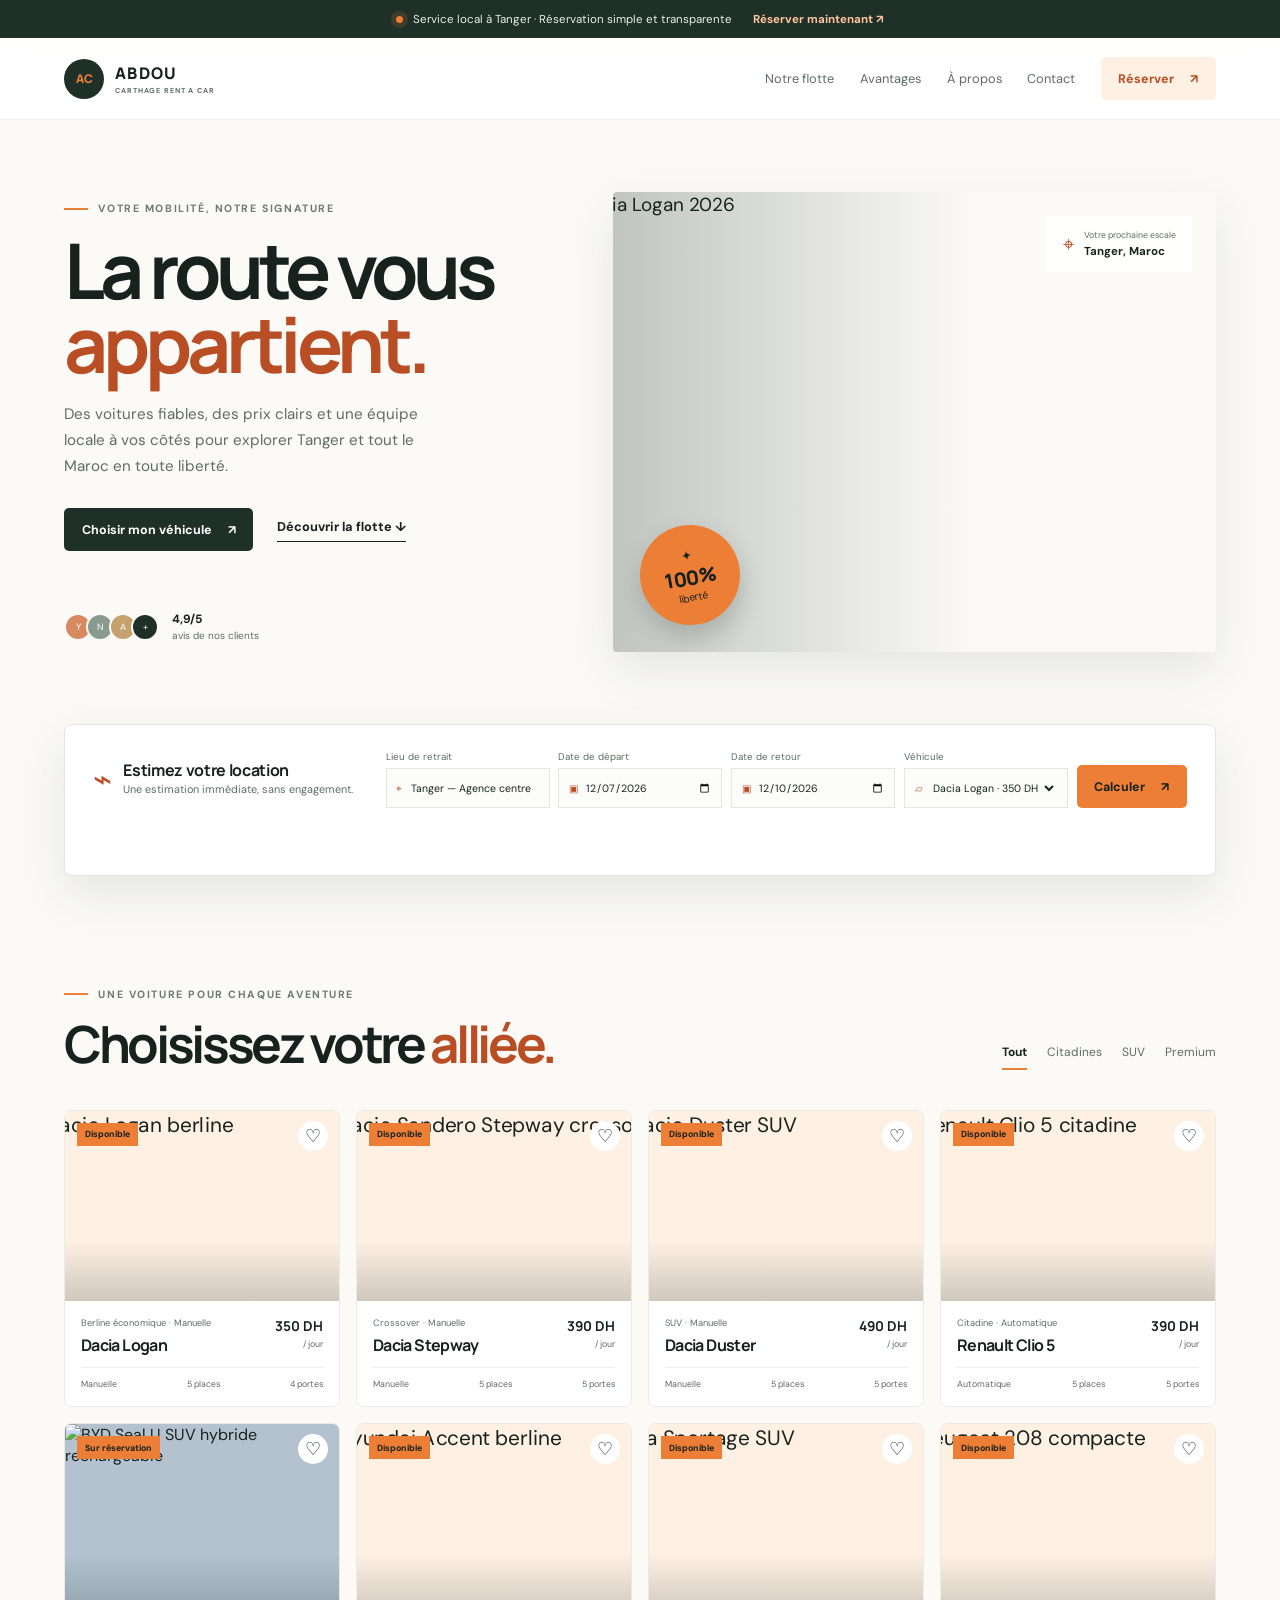
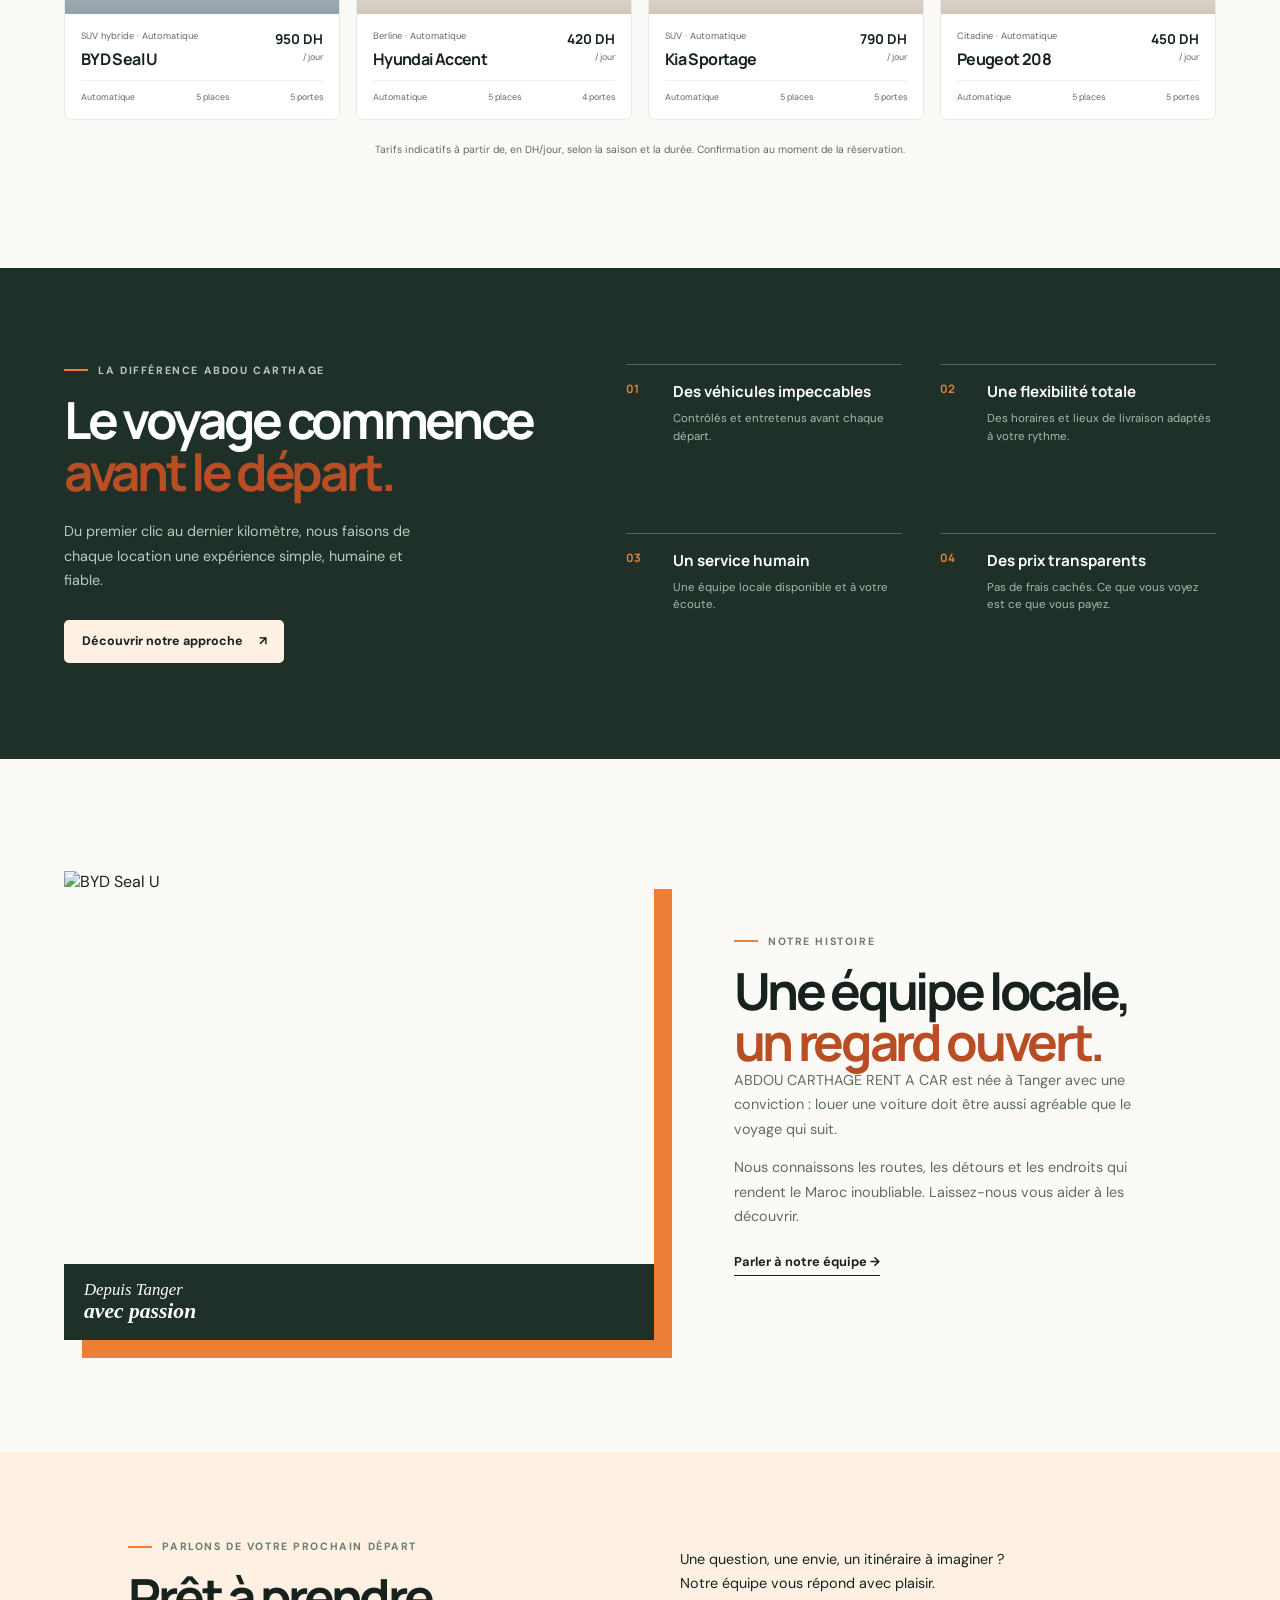
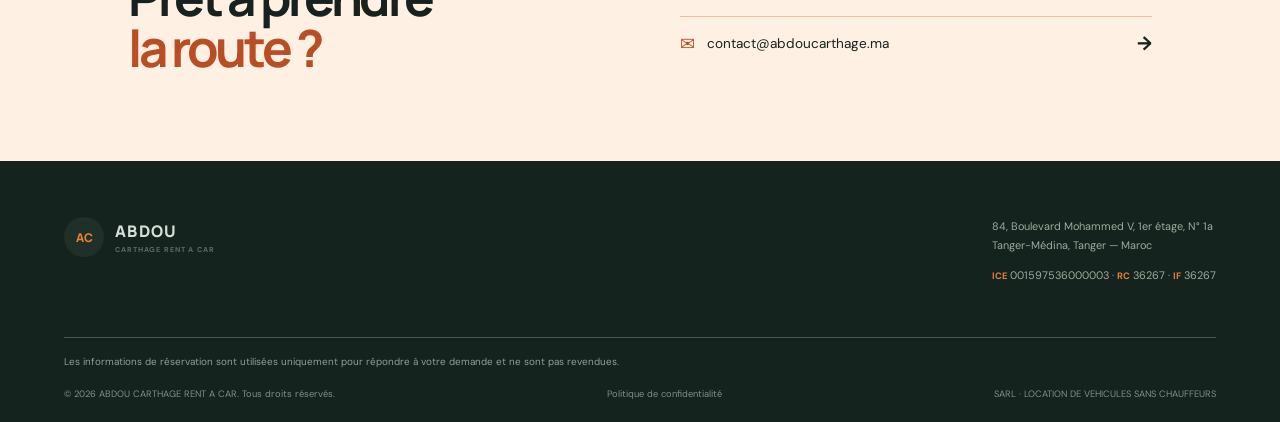
==== index.html @ 1b5c19a7 "Add files via upload" ====
<!doctype html>
<html lang="fr">
<head>
  <meta charset="utf-8">
  <meta name="viewport" content="width=device-width, initial-scale=1">
  <meta name="description" content="ABDOU CARTHAGE RENT A CAR : location de voitures à Tanger, Maroc.">
  <title>ABDOU CARTHAGE RENT A CAR | Tanger</title>
  <link rel="preconnect" href="https://fonts.googleapis.com">
  <link rel="preconnect" href="https://fonts.gstatic.com" crossorigin>
  <link href="https://fonts.googleapis.com/css2?family=DM+Sans:wght@400;500;600;700&family=Manrope:wght@600;700;800&display=swap" rel="stylesheet">
  <link rel="stylesheet" href="styles.css">
  <script src="script.js" defer></script>
</head>
<body>
  <a class="skip-link" href="#main-content">Aller au contenu</a>

  <div class="topbar">
    <span class="status-dot" aria-hidden="true"></span>
    <span>Service local à Tanger · Réservation simple et transparente</span>
    <a href="#booking">Réserver maintenant <span aria-hidden="true">↗</span></a>
  </div>

  <header class="site-header">
    <a class="brand" href="#top" aria-label="ABDOU CARTHAGE RENT A CAR, accueil">
      <span class="brand-mark">AC</span>
      <span class="brand-name"><strong>ABDOU</strong><small>CARTHAGE RENT A CAR</small></span>
    </a>
    <nav class="main-nav" id="main-nav" aria-label="Navigation principale">
      <a href="#fleet">Notre flotte</a>
      <a href="#advantages">Avantages</a>
      <a href="#about">À propos</a>
      <a href="#contact">Contact</a>
    </nav>
    <a class="header-button" href="#booking">Réserver <span aria-hidden="true">↗</span></a>
    <button class="menu-button" type="button" aria-controls="main-nav" aria-expanded="false" hidden>Menu</button>
  </header>

  <main id="main-content" tabindex="-1">
    <section class="hero section-shell" id="top">
      <div class="hero-copy">
        <p class="kicker"><span></span> Votre mobilité, notre signature</p>
        <h1>La route vous<br><em>appartient.</em></h1>
        <p class="hero-text">Des voitures fiables, des prix clairs et une équipe locale à vos côtés pour explorer Tanger et tout le Maroc en toute liberté.</p>
        <div class="hero-actions">
          <a class="button button-dark" href="#booking">Choisir mon véhicule <span aria-hidden="true">↗</span></a>
          <a class="under-link" href="#fleet">Découvrir la flotte <span aria-hidden="true">↓</span></a>
        </div>
        <div class="review-line" aria-label="Note moyenne 4,9 sur 5">
          <div class="review-avatars" aria-hidden="true"><span>Y</span><span>N</span><span>A</span><span>+</span></div>
          <p><strong>4,9/5</strong><small>avis de nos clients</small></p>
        </div>
      </div>
      <div class="hero-media">
        <img src="https://apiv2.autonews.ma/wp-content/uploads/2026/01/dacia-logan-2026-exterieur-face-avant-autonews-020.jpg" alt="Dacia Logan 2026" fetchpriority="high">
        <div class="media-shade" aria-hidden="true"></div>
        <div class="round-badge"><span>✦</span><strong>100%</strong><small>liberté</small></div>
        <div class="location-badge"><span class="location-icon" aria-hidden="true">⌖</span><span><small>Votre prochaine escale</small><strong>Tanger, Maroc</strong></span></div>
      </div>
    </section>

    <section class="booking-card" id="booking" aria-labelledby="booking-title">
      <div class="booking-intro">
        <span class="booking-symbol" aria-hidden="true">⌁</span>
        <div><h2 id="booking-title">Estimez votre location</h2><p>Une estimation immédiate, sans engagement.</p></div>
      </div>
      <form class="booking-form" id="booking-form" aria-describedby="form-message">
        <label>Lieu de retrait
          <span class="field"><span aria-hidden="true">⌖</span><input id="pickup" name="pickup" value="Tanger — Agence centre" required></span>
        </label>
        <label>Date de départ
          <span class="field"><span aria-hidden="true">▣</span><input id="start-date" name="start-date" type="date" required></span>
        </label>
        <label>Date de retour
          <span class="field"><span aria-hidden="true">▣</span><input id="end-date" name="end-date" type="date" required></span>
        </label>
        <label>Véhicule
          <span class="field"><span aria-hidden="true">▱</span><select id="car-select" name="car-select"><option value="logan" data-price="350">Dacia Logan · 350 DH</option><option value="stepway" data-price="390">Dacia Stepway · 390 DH</option><option value="duster" data-price="490">Dacia Duster · 490 DH</option><option value="clio" data-price="390">Renault Clio 5 · 390 DH</option><option value="byd" data-price="950">BYD Seal U · 950 DH</option><option value="accent" data-price="420">Hyundai Accent · 420 DH</option><option value="sportage" data-price="790">Kia Sportage · 790 DH</option><option value="peugeot" data-price="450">Peugeot 208 · 450 DH</option></select></span>
        </label>
        <button class="button button-orange" type="submit">Calculer <span aria-hidden="true">↗</span></button>
      </form>
      <p class="form-message" id="form-message" role="status" aria-atomic="true"></p>
    </section>

    <section class="section-shell fleet-section" id="fleet" aria-labelledby="fleet-title">
      <div class="section-heading">
        <div><p class="kicker"><span></span> Une voiture pour chaque aventure</p><h2 id="fleet-title">Choisissez votre <em>alliée.</em></h2></div>
        <div class="filters" role="group" aria-label="Filtrer la flotte">
          <button class="filter" type="button" data-filter="all" aria-pressed="true">Tout</button>
          <button class="filter" type="button" data-filter="city" aria-pressed="false">Citadines</button>
          <button class="filter" type="button" data-filter="suv" aria-pressed="false">SUV</button>
          <button class="filter" type="button" data-filter="premium" aria-pressed="false">Premium</button>
        </div>
      </div>

      <div class="fleet-grid">
        <article class="car-card" data-category="city">
          <div class="car-photo"><img src="https://www.wandaloo.com/files/Voiture-Neuve/dacia/DACIA-Logan-2021-Neuve-Maroc-01.jpg" alt="Dacia Logan berline" loading="lazy"><span class="availability">Disponible</span><button class="favorite" type="button" aria-label="Favori : Dacia Logan" aria-pressed="false">♡</button></div>
          <div class="car-details"><div><p class="car-category">Berline économique · Manuelle</p><h3>Dacia Logan</h3></div><p class="car-price"><strong>350 DH</strong><small>/ jour</small></p></div>
          <div class="car-specs"><span>Manuelle</span><span>5 places</span><span>4 portes</span></div>
        </article>
        <article class="car-card" data-category="city">
          <div class="car-photo"><img src="https://www.wandaloo.com/files/Voiture-Neuve/dacia/Dacia-Sandero-Stepway-2016-neuve-Maroc-01.jpg" alt="Dacia Sandero Stepway crossover" loading="lazy"><span class="availability">Disponible</span><button class="favorite" type="button" aria-label="Favori : Dacia Stepway" aria-pressed="false">♡</button></div>
          <div class="car-details"><div><p class="car-category">Crossover · Manuelle</p><h3>Dacia Stepway</h3></div><p class="car-price"><strong>390 DH</strong><small>/ jour</small></p></div>
          <div class="car-specs"><span>Manuelle</span><span>5 places</span><span>5 portes</span></div>
        </article>
        <article class="car-card" data-category="suv">
          <div class="car-photo"><img src="https://www.wandaloo.com/files/Voiture-Neuve/dacia/DACIA-Duster-2022-Neuve-Maroc-01.jpg" alt="Dacia Duster SUV" loading="lazy"><span class="availability">Disponible</span><button class="favorite" type="button" aria-label="Favori : Dacia Duster" aria-pressed="false">♡</button></div>
          <div class="car-details"><div><p class="car-category">SUV · Manuelle</p><h3>Dacia Duster</h3></div><p class="car-price"><strong>490 DH</strong><small>/ jour</small></p></div>
          <div class="car-specs"><span>Manuelle</span><span>5 places</span><span>5 portes</span></div>
        </article>
        <article class="car-card" data-category="city">
          <div class="car-photo"><img src="https://www.wandaloo.com/files/2019/06/Renault-Clio-2020-Neuve-Maroc-02.jpg" alt="Renault Clio 5 citadine" loading="lazy"><span class="availability">Disponible</span><button class="favorite" type="button" aria-label="Favori : Renault Clio 5" aria-pressed="false">♡</button></div>
          <div class="car-details"><div><p class="car-category">Citadine · Automatique</p><h3>Renault Clio 5</h3></div><p class="car-price"><strong>390 DH</strong><small>/ jour</small></p></div>
          <div class="car-specs"><span>Automatique</span><span>5 places</span><span>5 portes</span></div>
        </article>
        <article class="car-card" data-category="premium">
          <div class="car-photo car-photo--full"><img src="BYD-SEAL-U-clean.png" width="1536" height="1024" alt="BYD Seal U SUV hybride rechargeable" loading="lazy"><span class="availability">Sur réservation</span><button class="favorite" type="button" aria-label="Favori : BYD Seal U" aria-pressed="false">♡</button></div>
          <div class="car-details"><div><p class="car-category">SUV hybride · Automatique</p><h3>BYD Seal U</h3></div><p class="car-price"><strong>950 DH</strong><small>/ jour</small></p></div>
          <div class="car-specs"><span>Automatique</span><span>5 places</span><span>5 portes</span></div>
        </article>
        <article class="car-card" data-category="city">
          <div class="car-photo"><img src="https://www.wandaloo.com/files/Voiture-Neuve/hyundai/HYUNDAI-Accent-2021-Facelift-Neuve-Maroc-02.jpg" alt="Hyundai Accent berline" loading="lazy"><span class="availability">Disponible</span><button class="favorite" type="button" aria-label="Favori : Hyundai Accent" aria-pressed="false">♡</button></div>
          <div class="car-details"><div><p class="car-category">Berline · Automatique</p><h3>Hyundai Accent</h3></div><p class="car-price"><strong>420 DH</strong><small>/ jour</small></p></div>
          <div class="car-specs"><span>Automatique</span><span>5 places</span><span>4 portes</span></div>
        </article>
        <article class="car-card" data-category="suv">
          <div class="car-photo"><img src="https://www.wandaloo.com/files/Voiture-Neuve/kia/KIA-Sportage-2025-Neuve-Maroc-13.jpg" alt="Kia Sportage SUV" loading="lazy"><span class="availability">Disponible</span><button class="favorite" type="button" aria-label="Favori : Kia Sportage" aria-pressed="false">♡</button></div>
          <div class="car-details"><div><p class="car-category">SUV · Automatique</p><h3>Kia Sportage</h3></div><p class="car-price"><strong>790 DH</strong><small>/ jour</small></p></div>
          <div class="car-specs"><span>Automatique</span><span>5 places</span><span>5 portes</span></div>
        </article>
        <article class="car-card" data-category="city">
          <div class="car-photo"><img src="https://www.wandaloo.com/files/Voiture-Neuve/peugeot/PEUGEOT-208-2024-Neuve-Maroc-06.jpg" alt="Peugeot 208 compacte" loading="lazy"><span class="availability">Disponible</span><button class="favorite" type="button" aria-label="Favori : Peugeot 208" aria-pressed="false">♡</button></div>
          <div class="car-details"><div><p class="car-category">Citadine · Automatique</p><h3>Peugeot 208</h3></div><p class="car-price"><strong>450 DH</strong><small>/ jour</small></p></div>
          <div class="car-specs"><span>Automatique</span><span>5 places</span><span>5 portes</span></div>
        </article>
      </div>
      <p class="price-note">Tarifs indicatifs à partir de, en DH/jour, selon la saison et la durée. Confirmation au moment de la réservation.</p>
    </section>

    <section class="advantages-section" id="advantages" aria-labelledby="advantages-title">
      <div class="section-shell advantages-grid">
        <div class="advantages-copy"><p class="kicker kicker-light"><span></span> La différence Abdou Carthage</p><h2 id="advantages-title">Le voyage commence<br><em>avant le départ.</em></h2><p>Du premier clic au dernier kilomètre, nous faisons de chaque location une expérience simple, humaine et fiable.</p><a class="button button-light" href="#contact">Découvrir notre approche <span aria-hidden="true">↗</span></a></div>
        <div class="advantage-list">
          <div class="advantage"><span>01</span><div><h3>Des véhicules impeccables</h3><p>Contrôlés et entretenus avant chaque départ.</p></div></div>
          <div class="advantage"><span>02</span><div><h3>Une flexibilité totale</h3><p>Des horaires et lieux de livraison adaptés à votre rythme.</p></div></div>
          <div class="advantage"><span>03</span><div><h3>Un service humain</h3><p>Une équipe locale disponible et à votre écoute.</p></div></div>
          <div class="advantage"><span>04</span><div><h3>Des prix transparents</h3><p>Pas de frais cachés. Ce que vous voyez est ce que vous payez.</p></div></div>
        </div>
      </div>
    </section>

    <section class="section-shell story-section" id="about" aria-labelledby="about-title">
      <div class="story-photo"><img src="BYD-SEAL-U-clean.png" alt="BYD Seal U" width="1536" height="1024" loading="lazy"><span>Depuis Tanger<br><strong>avec passion</strong></span></div>
      <div class="story-copy"><p class="kicker"><span></span> Notre histoire</p><h2 id="about-title">Une équipe locale,<br><em>un regard ouvert.</em></h2><p>ABDOU CARTHAGE RENT A CAR est née à Tanger avec une conviction : louer une voiture doit être aussi agréable que le voyage qui suit.</p><p>Nous connaissons les routes, les détours et les endroits qui rendent le Maroc inoubliable. Laissez-nous vous aider à les découvrir.</p><a class="under-link" href="#contact">Parler à notre équipe <span aria-hidden="true">→</span></a></div>
    </section>

    <section class="contact-section" id="contact" aria-labelledby="contact-title">
      <div><p class="kicker"><span></span> Parlons de votre prochain départ</p><h2 id="contact-title">Prêt à prendre<br><em>la route ?</em></h2></div>
      <div class="contact-copy"><p>Une question, une envie, un itinéraire à imaginer ?<br>Notre équipe vous répond avec plaisir.</p><a class="contact-link" href="mailto:contact@abdoucarthage.ma"><span aria-hidden="true">✉</span> contact@abdoucarthage.ma <strong aria-hidden="true">→</strong></a></div>
    </section>
  </main>

  <footer class="site-footer">
    <div class="footer-top">
      <a class="brand" href="#top" aria-label="Retour à l'accueil"><span class="brand-mark">AC</span><span class="brand-name"><strong>ABDOU</strong><small>CARTHAGE RENT A CAR</small></span></a>
      <div class="footer-address"><p>84, Boulevard Mohammed V, 1er étage, N° 1a<br>Tanger-Médina, Tanger — Maroc</p><p><strong>ICE</strong> 001597536000003 · <strong>RC</strong> 36267 · <strong>IF</strong> 36267</p></div>
    </div>
    <div class="privacy-copy">Les informations de réservation sont utilisées uniquement pour répondre à votre demande et ne sont pas revendues.</div>
    <div class="footer-bottom"><span>© 2026 ABDOU CARTHAGE RENT A CAR. Tous droits réservés.</span><a href="privacy-policy.html">Politique de confidentialité</a><span>SARL · LOCATION DE VEHICULES SANS CHAUFFEURS</span></div>
  </footer>

</body>
</html>
---- styles.css ----
:root {
  --orange: #ed7e35;
  --orange-dark: #b94e25;
  --orange-pale: #fff0e4;
  --ink: #17221e;
  --forest: #1e3028;
  --muted: #5f6c65;
  --paper: #ffffff;
  --cream: #fbfaf7;
  --line: #e2e7e1;
  --shadow: 0 18px 50px rgba(31, 48, 40, .10);
}

* { box-sizing: border-box; }
html { scroll-behavior: smooth; scroll-padding-top: 100px; }
[hidden] { display: none !important; }
:focus-visible { outline: 2px solid var(--orange-dark); outline-offset: 4px; }
body { margin: 0; color: var(--ink); background: var(--cream); font-family: "DM Sans", sans-serif; }
a { color: inherit; text-decoration: none; }
button, input, select { font: inherit; }
img { display: block; width: 100%; height: auto; }
.skip-link { position: fixed; left: 1rem; top: -5rem; z-index: 100; padding: .7rem 1rem; background: var(--orange); color: white; }
.skip-link:focus { top: 1rem; }

.topbar { display: flex; align-items: center; justify-content: center; gap: .65rem; min-height: 38px; padding: .55rem 5%; color: #e6eee8; background: var(--forest); font-size: .72rem; }
.topbar a { margin-left: .65rem; color: #ffc49e; font-weight: 700; }
.status-dot { width: 7px; height: 7px; border-radius: 50%; background: var(--orange); box-shadow: 0 0 0 5px rgba(237,126,53,.16); }
.site-header { position: sticky; top: 0; z-index: 20; display: flex; align-items: center; flex-wrap: wrap; gap: clamp(.75rem, 2vw, 2rem); min-height: 82px; padding: 0 5%; border-bottom: 1px solid #edf0ec; background: rgba(255,255,255,.92); backdrop-filter: blur(14px); }
.brand { display: flex; align-items: center; gap: .7rem; margin-right: auto; }
.brand-mark { display: grid; place-items: center; width: 40px; height: 40px; border-radius: 50%; color: var(--orange); background: var(--forest); font: 800 .75rem Manrope, sans-serif; }
.brand-name strong, .brand-name small { display: block; }
.brand-name strong { font: 800 1rem Manrope, sans-serif; letter-spacing: .08em; }
.brand-name small { margin-top: .15rem; color: var(--muted); font-size: .45rem; font-weight: 700; letter-spacing: .12em; }
.main-nav { display: flex; gap: clamp(.8rem, 2vw, 1.9rem); color: #5f6c65; font-size: .8rem; }
.main-nav a, .under-link, .contact-link, .header-button, .button { transition: color .2s ease, background .2s ease, transform .2s ease, box-shadow .2s ease; }
.main-nav a:hover, .under-link:hover { color: var(--orange-dark); }
.header-button, .button { display: inline-flex; align-items: center; justify-content: center; gap: 1rem; border: 0; border-radius: 5px; padding: .85rem 1.1rem; font-size: .78rem; font-weight: 700; cursor: pointer; }
.header-button { background: var(--orange-pale); color: var(--orange-dark); }
.header-button:hover { background: #ffe1cc; transform: translateY(-2px); }
.menu-button { display: none; padding: .75rem 0; cursor: pointer; border: 0; background: transparent; color: var(--ink); font-weight: 700; }

.section-shell { width: min(1200px, 90%); margin: 0 auto; }
.hero { display: grid; grid-template-columns: minmax(0, .9fr) minmax(0, 1.1fr); gap: 3.5rem; align-items: center; min-height: 590px; padding-top: 4.5rem; padding-bottom: 4.5rem; }
.kicker { display: flex; align-items: center; gap: .65rem; margin: 0 0 1.1rem; color: #6c7a72; font-size: .66rem; font-weight: 700; letter-spacing: .15em; text-transform: uppercase; }
.kicker span { width: 24px; height: 2px; background: var(--orange); }
h1, h2, h3, p { margin-top: 0; }
h1, h2 { font-family: Manrope, sans-serif; letter-spacing: -.065em; }
h1 { margin-bottom: 1.35rem; font-size: clamp(3.35rem, 6vw, 5rem); line-height: .96; }
h2 { margin-bottom: 0; font-size: clamp(2.4rem, 4vw, 3.8rem); line-height: 1; }
h1 em, h2 em { color: var(--orange-dark); font-style: normal; }
.hero-text { max-width: 390px; margin-bottom: 1.8rem; color: var(--muted); font-size: .95rem; line-height: 1.7; }
.hero-actions { display: flex; align-items: center; gap: 1.5rem; }
.button-dark { color: white; background: var(--forest); }
.button-dark:hover { background: #2a493a; transform: translateY(-2px); box-shadow: 0 10px 22px rgba(30,48,40,.2); }
.button-orange { color: var(--ink); background: var(--orange); }
.button-orange:hover { color: white; background: var(--orange-dark); transform: translateY(-2px); }
.button-light { color: var(--ink); background: var(--orange-pale); }
.button-light:hover { background: white; transform: translateY(-2px); }
.under-link { border-bottom: 1px solid currentColor; padding-bottom: .35rem; font-size: .8rem; font-weight: 700; }
.review-line { display: flex; align-items: center; gap: .8rem; margin-top: 3.8rem; }
.review-avatars { display: flex; }
.review-avatars span { display: grid; place-items: center; width: 28px; height: 28px; margin-left: -.35rem; border: 2px solid var(--cream); border-radius: 50%; color: white; background: #d7895f; font-size: .58rem; }
.review-avatars span:first-child { margin-left: 0; }
.review-avatars span:nth-child(2) { background: #899b8f; }
.review-avatars span:nth-child(3) { background: #c4a16d; }
.review-avatars span:nth-child(4) { background: var(--forest); }
.review-line p { margin: 0; font-size: .75rem; line-height: 1.2; }
.review-line strong, .review-line small { display: block; }
.review-line small { margin-top: .2rem; color: var(--muted); }
.hero-media { position: relative; height: 460px; overflow: hidden; border-radius: 4px; box-shadow: var(--shadow); }
.hero-media img { height: 100%; object-fit: cover; object-position: center; transform: scale(1.18); transform-origin: center top; }
.media-shade { position: absolute; inset: 0; background: linear-gradient(90deg, rgba(20,39,30,.25), transparent 60%); }
.round-badge { position: absolute; bottom: 1.7rem; left: 1.7rem; display: flex; flex-direction: column; align-items: center; justify-content: center; width: 100px; height: 100px; border-radius: 50%; color: var(--ink); background: var(--orange); transform: rotate(-10deg); box-shadow: 0 12px 25px rgba(30,48,40,.22); }
.round-badge span { font-size: .8rem; }
.round-badge strong { font: 800 1.25rem Manrope, sans-serif; }
.round-badge small { font-size: .63rem; }
.location-badge { position: absolute; top: 1.5rem; right: 1.5rem; display: flex; align-items: center; gap: .65rem; padding: .8rem 1rem; background: rgba(255,255,255,.94); font-size: .72rem; }
.location-icon { color: var(--orange-dark); font-size: 1.25rem; }
.location-badge small, .location-badge strong { display: block; }
.location-badge small { margin-bottom: .2rem; color: var(--muted); font-size: .55rem; }

.booking-card { display: grid; grid-template-columns: minmax(0, 1fr) minmax(0, 3fr); gap: 1.6rem; align-items: center; width: min(1200px, 90%); margin: 0 auto; padding: 1.55rem 1.75rem; border: 1px solid var(--line); border-radius: 8px; background: var(--paper); box-shadow: var(--shadow); }
.booking-intro { display: flex; align-items: center; gap: .7rem; }
.booking-symbol { color: var(--orange-dark); font-size: 2rem; }
.booking-intro h2 { margin-bottom: .25rem; font-size: 1rem; letter-spacing: -.02em; }
.booking-intro p { margin: 0; color: var(--muted); font-size: .68rem; }
.booking-form { display: grid; grid-template-columns: repeat(4, minmax(0, 1fr)) auto; gap: .55rem; align-items: end; }
.booking-form label { min-width: 0; color: var(--muted); font-size: .61rem; }
.field { display: flex; align-items: center; gap: .4rem; height: 40px; margin-top: .35rem; padding: 0 .6rem; border: 1px solid var(--line); background: #fcfdfb; color: var(--orange-dark); }
.field input, .field select { width: 100%; min-width: 0; border: 0; color: var(--ink); background: transparent; font-size: .66rem; }
.field:focus-within { border-color: var(--orange-dark); }
.form-message { grid-column: 2 / -1; min-height: 1rem; margin: 0; color: var(--orange-dark); font-size: .7rem; text-align: right; }

.fleet-section, .story-section { padding-top: 7rem; padding-bottom: 7rem; }
.section-heading { display: flex; align-items: end; justify-content: space-between; gap: 2rem; margin-bottom: 2.5rem; }
.filters { display: flex; flex-wrap: wrap; gap: 1.25rem; }
.filter { border: 0; border-bottom: 2px solid transparent; padding: .45rem 0; color: var(--muted); background: transparent; font-size: .75rem; cursor: pointer; }
.filter:hover, .filter[aria-pressed="true"] { border-bottom-color: var(--orange); color: var(--ink); font-weight: 700; }
.fleet-grid { display: grid; grid-template-columns: repeat(4, 1fr); gap: 1rem; }
.car-card { overflow: hidden; border: 1px solid #e8ece7; border-radius: 7px; background: var(--paper); transition: transform .25s ease, box-shadow .25s ease; }
.car-card:hover { transform: translateY(-5px); box-shadow: var(--shadow); }
.car-photo { position: relative; height: 190px; overflow: hidden; background: var(--orange-pale); }
.car-photo img { height: 100%; object-fit: cover; transform: scale(var(--photo-scale, 1.3)); transform-origin: center top; transition: transform .45s ease; }
.car-card:hover .car-photo img { transform: scale(var(--photo-hover-scale, 1.36)); }
.car-photo--full { --photo-scale: 1; --photo-hover-scale: 1; background: #b3c2ce; }
.car-photo--full img { object-fit: contain; }
.car-photo::after { position: absolute; right: 0; bottom: 0; left: 0; height: 32%; background: linear-gradient(transparent, rgba(20,39,30,.2)); content: ""; pointer-events: none; }
.availability { position: absolute; top: .75rem; left: .75rem; z-index: 1; padding: .35rem .5rem; color: var(--ink); background: var(--orange); font-size: .55rem; font-weight: 700; }
.favorite { position: absolute; top: .65rem; right: .7rem; z-index: 2; display: grid; place-items: center; width: 30px; height: 30px; border: 0; border-radius: 50%; color: var(--ink); background: white; font-size: 1.15rem; cursor: pointer; }
.favorite[aria-pressed="true"] { color: var(--orange-dark); }
.car-details { display: flex; justify-content: space-between; gap: .5rem; padding: 1rem 1rem .65rem; }
.car-category { margin-bottom: .35rem; color: var(--muted); font-size: .58rem; }
.car-details h3 { margin: 0; font: 700 1rem Manrope, sans-serif; letter-spacing: -.04em; }
.car-price { margin: 0; text-align: right; white-space: nowrap; }
.car-price strong, .car-price small { display: block; }
.car-price strong { font: 700 .85rem Manrope, sans-serif; }
.car-price small { margin-top: .2rem; color: var(--muted); font-size: .55rem; }
.car-specs { display: flex; justify-content: space-between; margin: 0 1rem; padding: .65rem 0 1rem; border-top: 1px solid #edf0ec; color: var(--muted); font-size: .55rem; }
.price-note { margin: 1.4rem 0 0; color: var(--muted); font-size: .65rem; text-align: center; }

.advantages-section { color: white; background: var(--forest); }
.advantages-grid { display: grid; grid-template-columns: .9fr 1.1fr; gap: 5rem; padding-top: 6rem; padding-bottom: 6rem; }
.kicker-light { color: #bbc8bf; }
.advantages-copy h2 { margin-bottom: 1.4rem; }
.advantages-copy > p:not(.kicker) { max-width: 370px; color: #bbcac0; font-size: .9rem; line-height: 1.7; }
.advantages-copy .button { margin-top: .8rem; }
.advantage-list { display: grid; grid-template-columns: repeat(2, 1fr); gap: 2.4rem; }
.advantage { display: grid; grid-template-columns: 2rem 1fr; gap: .9rem; padding-top: 1rem; border-top: 1px solid #53665a; transition: transform .2s ease, border-color .2s ease; }
.advantage:hover { transform: translateY(-3px); border-color: var(--orange); }
.advantage > span { color: var(--orange); font: 700 .72rem Manrope, sans-serif; }
.advantage h3 { margin-bottom: .5rem; font: 700 .95rem Manrope, sans-serif; }
.advantage p { margin: 0; color: #a8b8ad; font-size: .72rem; line-height: 1.55; }

.story-section { display: grid; grid-template-columns: minmax(0, 1.1fr) minmax(0, .9fr); gap: 5rem; align-items: center; }
.story-photo { overflow: hidden; box-shadow: 18px 18px 0 var(--orange); }
.story-photo > span { display: block; padding: 1rem 1.25rem; background: var(--forest); color: white; font: italic 1.05rem Georgia, serif; line-height: 1.15; }
.story-photo strong { font-size: 1.35rem; }
.story-copy > p:not(.kicker) { max-width: 420px; color: var(--muted); font-size: .9rem; line-height: 1.7; }
.story-copy .under-link { display: inline-block; margin-top: .6rem; }

.contact-section { display: grid; grid-template-columns: 1fr 1fr; gap: 5rem; padding: 5.5rem 10%; background: var(--orange-pale); }
.contact-copy { padding-top: .5rem; }
.contact-copy > p { margin-bottom: 1.25rem; font-size: .9rem; line-height: 1.65; }
.contact-link { overflow-wrap: anywhere; display: flex; align-items: center; gap: .75rem; padding: .9rem 0; border-top: 1px solid #f0bd9c; font-size: .85rem; }
.contact-link span { color: var(--orange-dark); font-size: 1.15rem; }
.contact-link strong { margin-left: auto; font-size: 1.2rem; }
.contact-link:hover { padding-left: .3rem; color: var(--orange-dark); }

.site-footer { padding: 3.5rem 5% 1.4rem; color: #d5dfd8; background: #14231d; }
.footer-top { display: flex; align-items: start; gap: 3rem; padding-bottom: 2.5rem; border-bottom: 1px solid #44574b; }
.footer-address { margin-left: auto; color: #9cac9f; font-size: .68rem; line-height: 1.7; }
.footer-address p { margin: 0 0 .75rem; }
.footer-address strong { color: var(--orange); font-size: .58rem; }
.privacy-copy { padding-top: 1.1rem; color: #8fa096; font-size: .62rem; }
.footer-bottom { flex-wrap: wrap; display: flex; justify-content: space-between; gap: 1rem; padding-top: 1.2rem; color: #809187; font-size: .58rem; }
.footer-bottom a:hover { color: var(--orange); }
.form-message.is-error { color: #b9512b; }

/* Privacy policy shares the site's typography and color palette. */
.policy-body { padding: 2rem; }
.policy-page { width: min(680px, 100%); margin: 0 auto; padding: 2rem; border: 1px solid var(--line); background: var(--paper); overflow-wrap: anywhere; }
.policy-back { display: inline-block; margin-bottom: 2rem; }
.policy-page h1 { margin-bottom: .8rem; font-size: clamp(2.2rem, 7vw, 3.8rem); }
.policy-page h2 { margin: 2rem 0 .7rem; font-size: 1.25rem; letter-spacing: -.03em; }
.policy-page p { color: var(--muted); font-size: .88rem; line-height: 1.75; }

@media (max-width: 1000px) {
  .fleet-grid { grid-template-columns: repeat(2, 1fr); }
  .booking-card { grid-template-columns: 1fr; }
  .booking-form { grid-template-columns: repeat(4, 1fr); }
  .form-message { grid-column: 1 / -1; }
}

@media (max-width: 760px) {
  .topbar { justify-content: flex-start; padding-inline: 6%; font-size: .62rem; }
  .topbar a { display: none; }
  .site-header { min-height: 70px; padding-inline: 6%; }
  .main-nav { flex-basis: 100%; flex-wrap: wrap; padding-bottom: 1rem; }
  .main-nav.is-collapsible { display: none; position: absolute; top: 70px; right: 0; left: 0; flex-direction: column; gap: 1rem; padding: 1.25rem 6%; border-bottom: 1px solid var(--line); background: white; box-shadow: 0 14px 25px rgba(31,48,40,.08); }
  .main-nav.is-collapsible.is-open { display: flex; }
  .header-button { display: none; }
  .menu-button { display: block; }
  .hero { grid-template-columns: 1fr; gap: 3rem; width: 88%; padding-top: 4rem; }
  .hero-media { height: 340px; }
  .booking-card { width: 92%; padding: 1.25rem; }
  .booking-form { grid-template-columns: repeat(2, 1fr); }
  .section-heading { display: block; }
  .filters { margin-top: 1.5rem; }
  .advantages-grid, .story-section, .contact-section { grid-template-columns: 1fr; gap: 3rem; }
  .advantages-grid { padding-top: 4.5rem; padding-bottom: 4.5rem; }
  .story-section, .fleet-section { padding-top: 5rem; padding-bottom: 5rem; }
  .contact-section { padding: 4rem 8%; }
  .footer-top { flex-wrap: wrap; gap: 2rem; }
  .footer-address { width: 100%; margin-left: 0; }
  .footer-bottom { line-height: 1.6; }
}

@media (max-width: 500px) {
  .hero h1 { font-size: clamp(2.4rem, 10vw, 3.3rem); }
  .hero-actions { align-items: flex-start; flex-direction: column; gap: 1.2rem; }
  .hero-media { height: 285px; }
  .booking-form { grid-template-columns: 1fr; }
  .fleet-grid, .advantage-list { grid-template-columns: 1fr; }
  .car-photo { height: 220px; }
  .story-photo { box-shadow: 10px 10px 0 var(--orange); }
  .contact-section h2 { font-size: 3rem; }
  .policy-body { padding: .75rem; }
  .policy-page { padding: 1.25rem; }
}

@media (prefers-reduced-motion: reduce) {
  html { scroll-behavior: auto; }
  *, *::before, *::after { transition: none !important; }
}
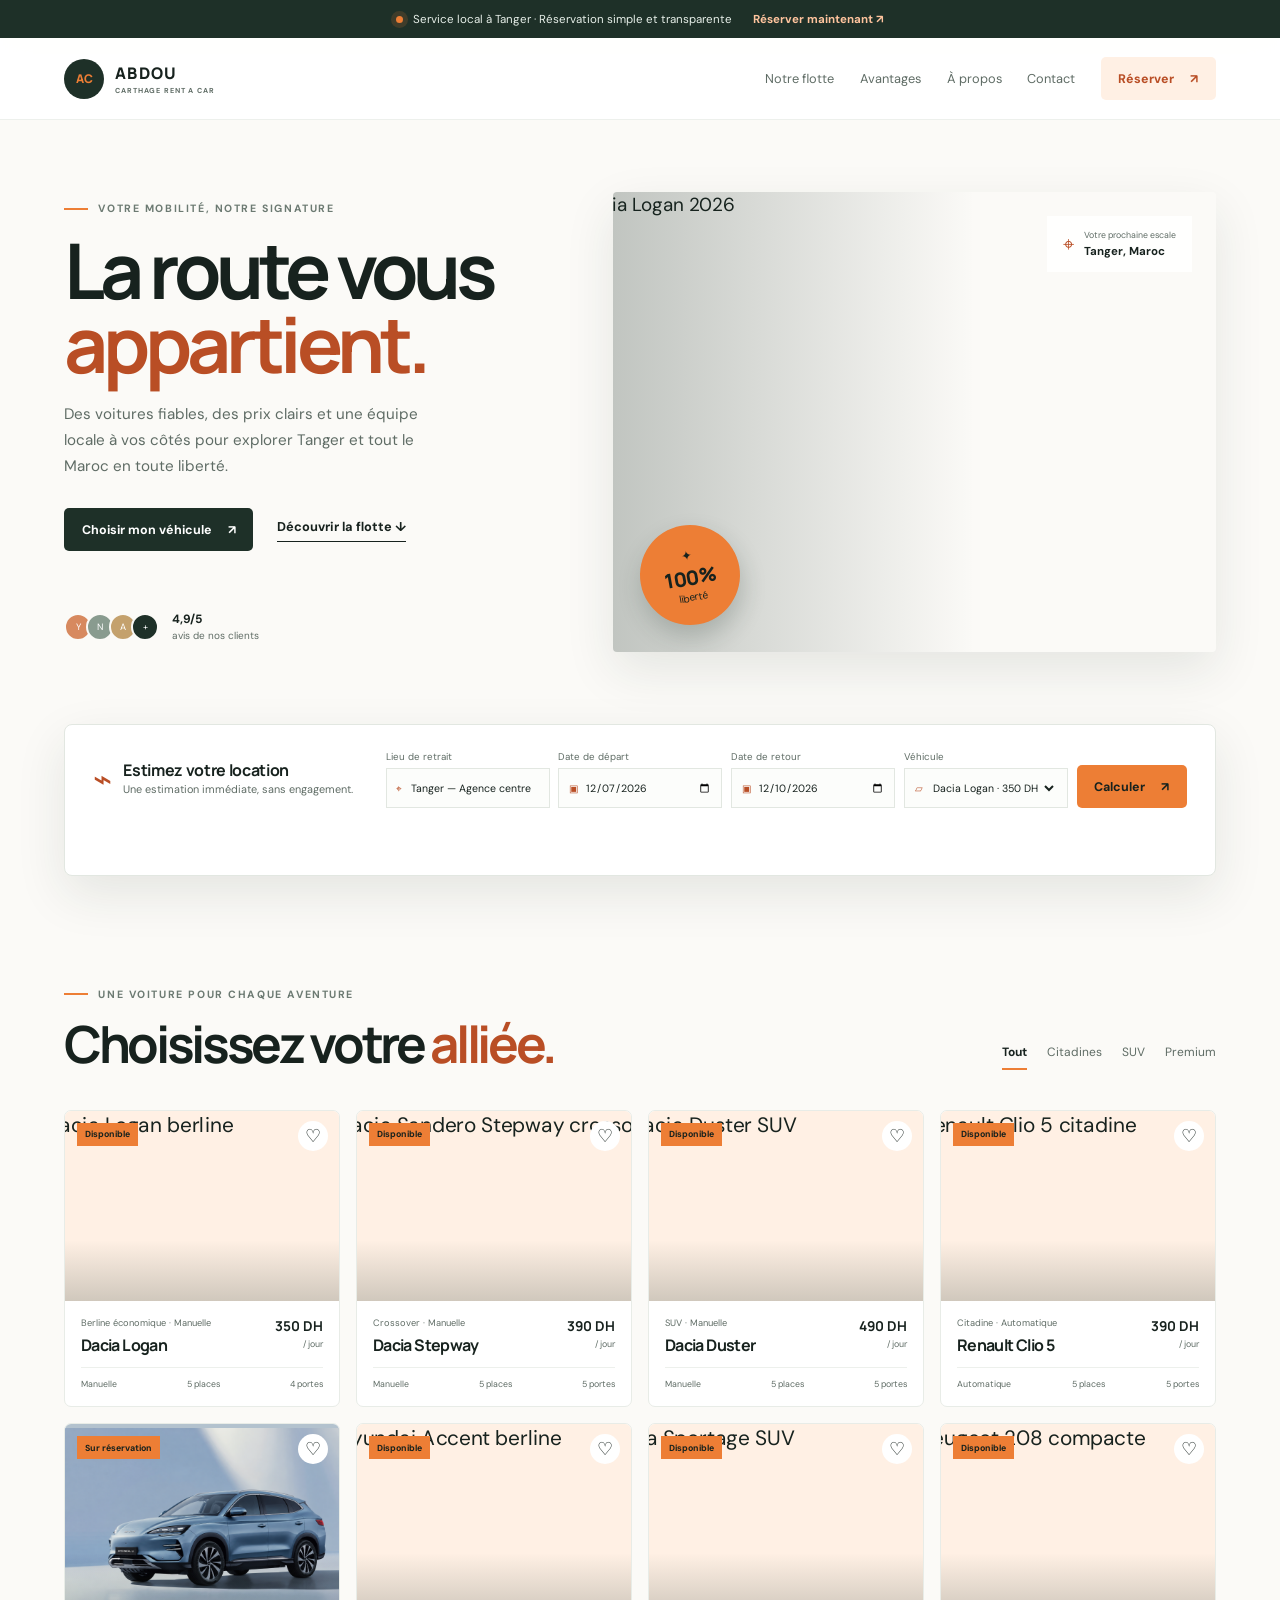
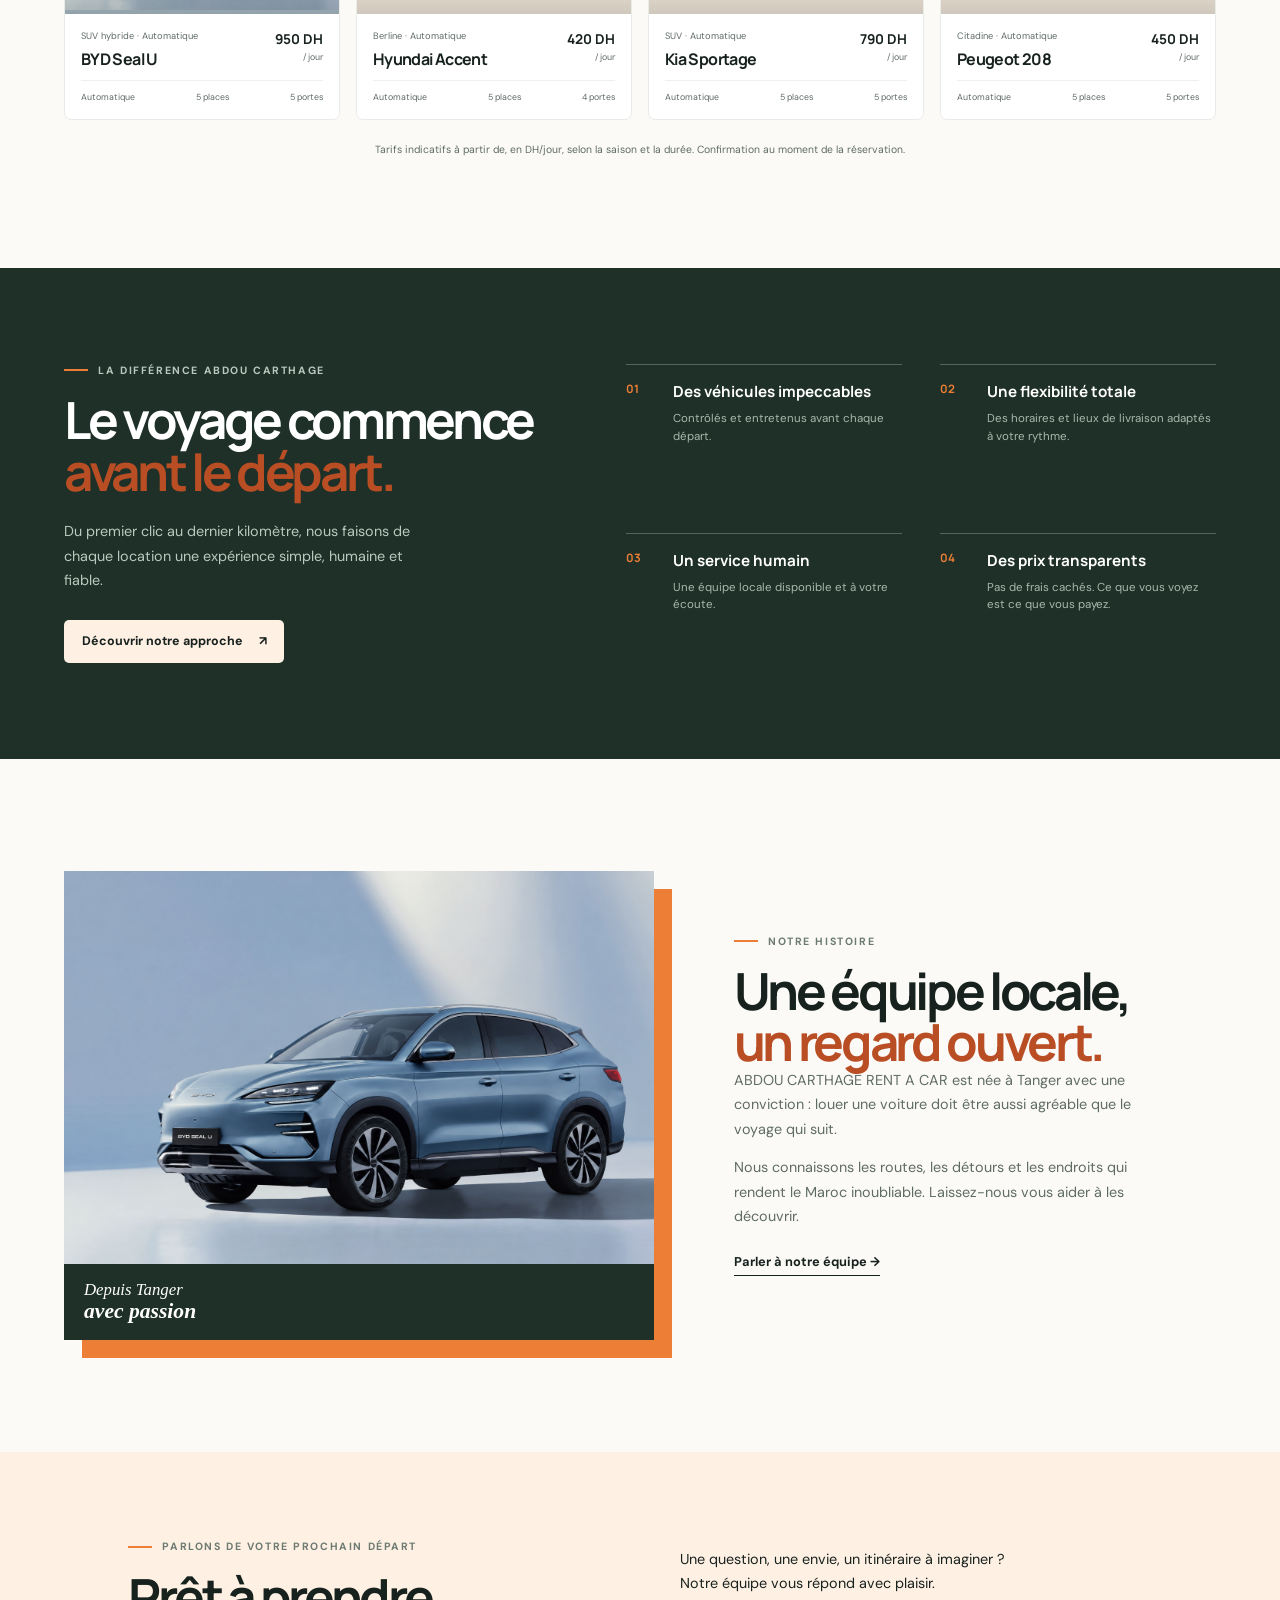
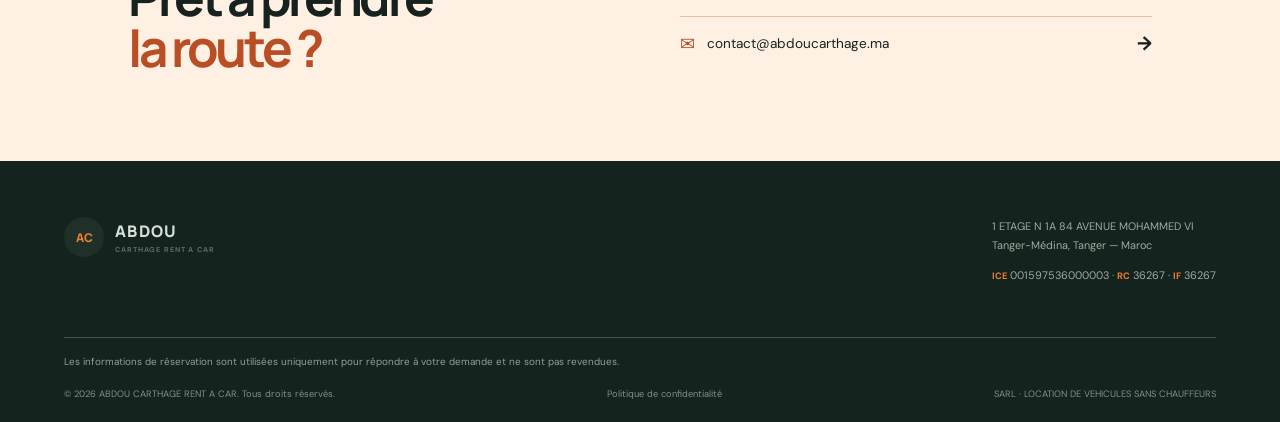
==== commit af7db3ea: "Update index.html" ====
--- a/index.html
+++ b/index.html
@@ -163,7 +163,7 @@
   <footer class="site-footer">
     <div class="footer-top">
       <a class="brand" href="#top" aria-label="Retour à l'accueil"><span class="brand-mark">AC</span><span class="brand-name"><strong>ABDOU</strong><small>CARTHAGE RENT A CAR</small></span></a>
-      <div class="footer-address"><p>84, Boulevard Mohammed V, 1er étage, N° 1a<br>Tanger-Médina, Tanger — Maroc</p><p><strong>ICE</strong> 001597536000003 · <strong>RC</strong> 36267 · <strong>IF</strong> 36267</p></div>
+      <div class="footer-address"><p>1 ETAGE N 1A 84 AVENUE MOHAMMED VI<br>Tanger-Médina, Tanger — Maroc</p><p><strong>ICE</strong> 001597536000003 · <strong>RC</strong> 36267 · <strong>IF</strong> 36267</p></div>
     </div>
     <div class="privacy-copy">Les informations de réservation sont utilisées uniquement pour répondre à votre demande et ne sont pas revendues.</div>
     <div class="footer-bottom"><span>© 2026 ABDOU CARTHAGE RENT A CAR. Tous droits réservés.</span><a href="privacy-policy.html">Politique de confidentialité</a><span>SARL · LOCATION DE VEHICULES SANS CHAUFFEURS</span></div>
